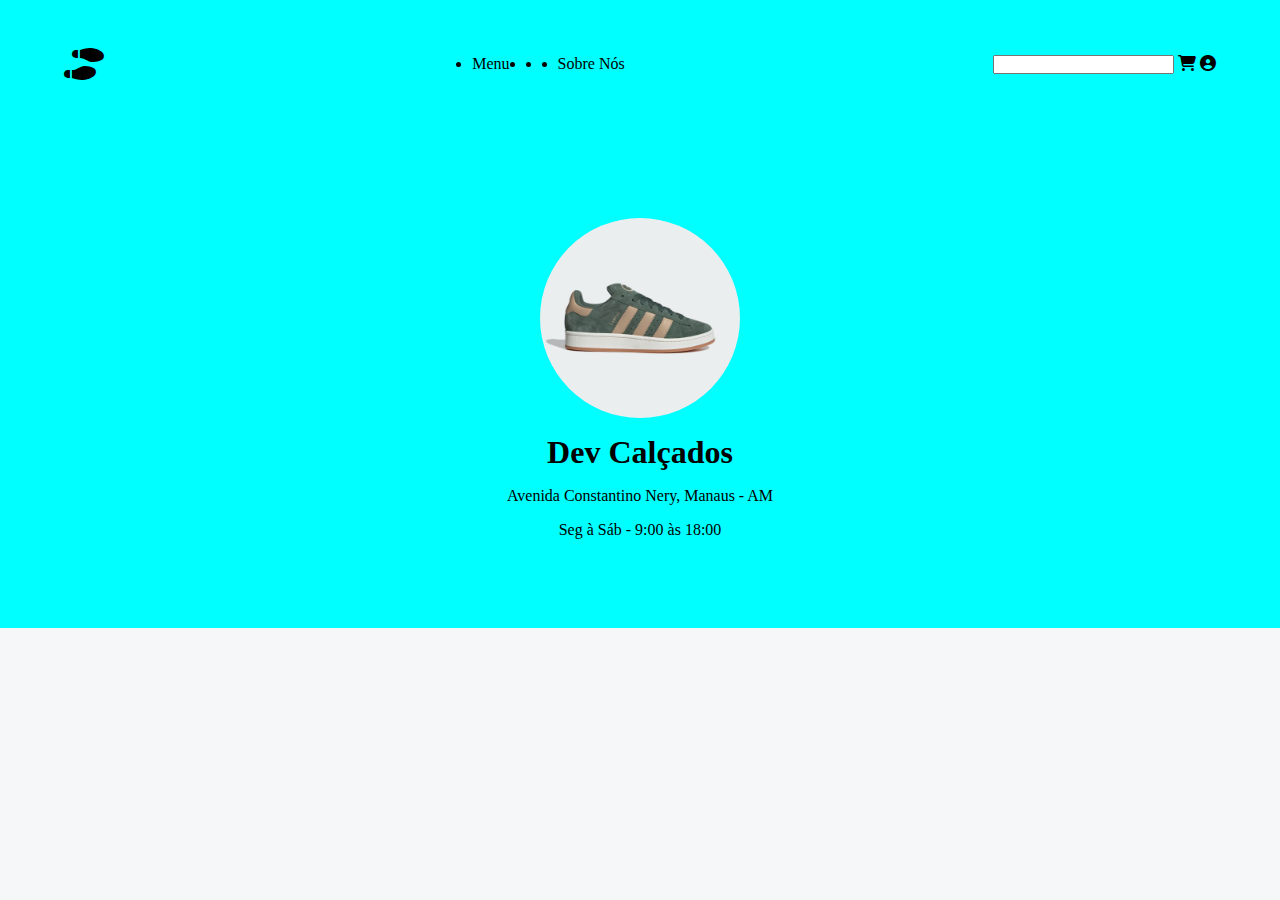
==== Calcados/index.html @ 0a30a7ae "mais adições" ====
<!DOCTYPE html>
<html lang="pt-br">
<head>
    <meta charset="UTF-8">
    <meta name="viewport" content="width=device-width, initial-scale=1.0">
    <title>Dev Calçados - Os melhores tênis</title>

    <link rel="stylesheet" href="https://cdnjs.cloudflare.com/ajax/libs/font-awesome/6.7.2/css/all.min.css" integrity="sha512-Evv84Mr4kqVGRNSgIGL/F/aIDqQb7xQ2vcrdIwxfjThSH8CSR7PBEakCr51Ck+w+/U6swU2Im1vVX0SVk9ABhg==" crossorigin="anonymous" referrerpolicy="no-referrer" />

    <link rel="stylesheet" href="src/styles/style.css">
    <link rel="stylesheet" href="src/styles/header.css">

</head>
<body>
    
    <header>
        <nav id="nav-header">
            <i id="logo" class="fa-solid fa-shoe-prints"></i>

            <ul id="nav-list">
                <li class="nav-item">Menu</li>
                <li class="nav-item"></li>
                <li class="nav-item"></li>
                <li class="nav-item">Sobre Nós</li>
            </ul>

            <div id="nav-search">
                <input type="search" id="input-search">

                <i class="fa-solid fa-cart-shopping icon-nav"></i>

                <i class="fa-solid fa-circle-user icon-nav"></i>
            </div>
        </nav>

        <section id="banner-header">
            <img src="src/assets/images/adidas-1.avif" alt="Imagem de Tênis">

            <h1>Dev Calçados</h1>

            <p>Avenida Constantino Nery, Manaus - AM</p>

            <span>Seg à Sáb - 9:00 às 18:00</span>
        </section>
    </header>

    <main>

    </main>

    <footer>

    </footer>
</body>
</html>
---- Calcados/src/styles/style.css ----
* {
    margin: 0;
    padding: 0;
    box-sizing: border-box;
}

html, body {
    width: 100vw;
    height: 100vh;
}

body {
    background-color: #f6f7f8;
}
---- Calcados/src/styles/header.css ----
header {
    background-color: aqua;
}

#nav-header {
    height: 100px;
    display: flex;
    align-items: center;
    justify-content: space-between;
    padding: 4rem;
}

#logo {
    font-size: 2rem;
}

#nav-list {
    display: flex;
    gap: 1rem;
}

#banner-header {
    height: 500px;
    display: flex;
    flex-direction: column;
    align-items: center;
    justify-content: center;
    gap: 1rem;
}

#banner-header > img {
    width: 200px;
    height: 200px;
    border-radius: 50%;
}
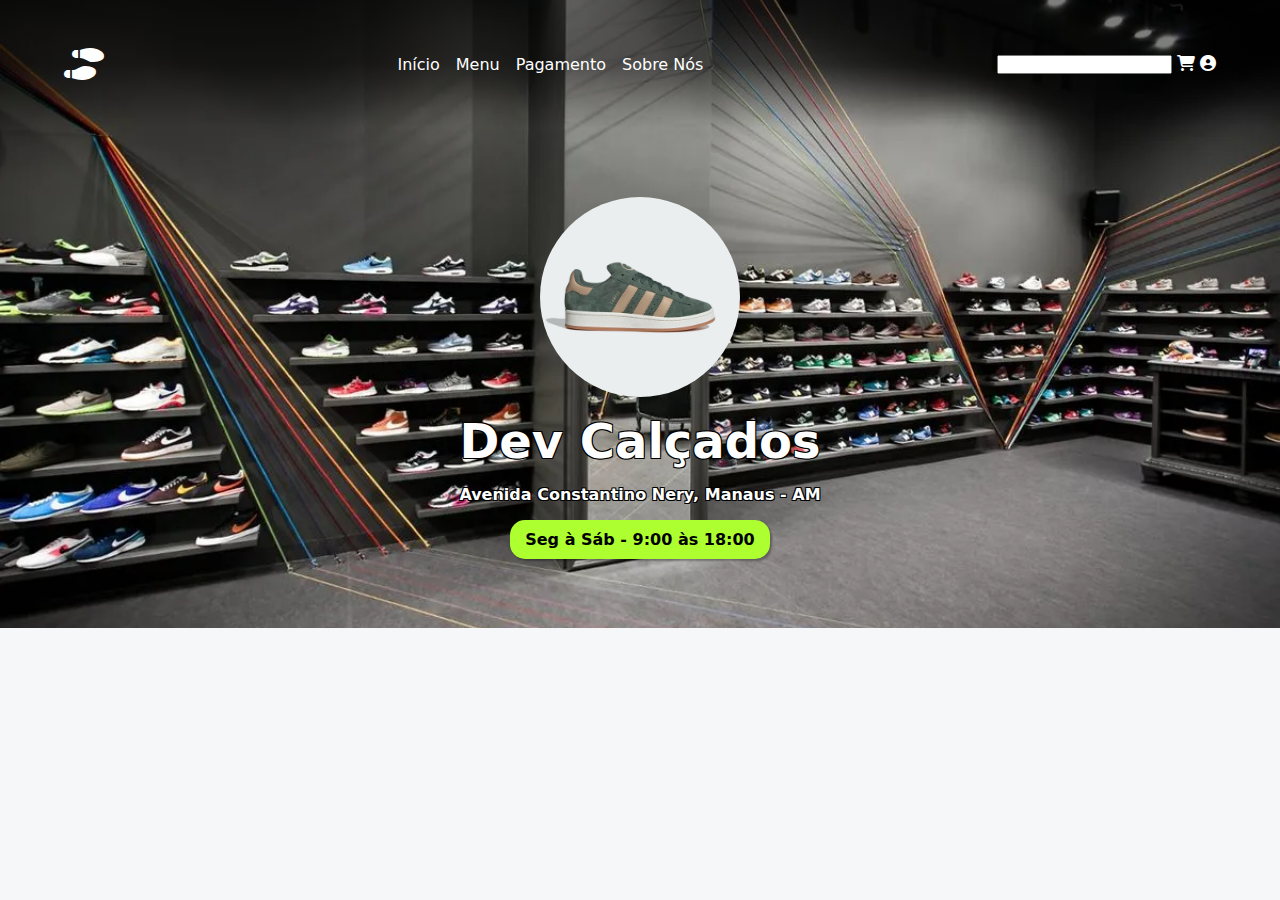
==== commit 60f0c4eb: "adição de conteudo" ====
--- a/Calcados/index.html
+++ b/Calcados/index.html
@@ -18,10 +18,18 @@
             <i id="logo" class="fa-solid fa-shoe-prints"></i>
 
             <ul id="nav-list">
-                <li class="nav-item">Menu</li>
-                <li class="nav-item"></li>
-                <li class="nav-item"></li>
-                <li class="nav-item">Sobre Nós</li>
+                <li class="nav-item">
+                    <a href="#">Início</a>
+                </li>
+                <li class="nav-item">
+                    <a href="#">Menu</a>
+                </li>
+                <li class="nav-item">
+                    <a href="#">Pagamento</a>
+                </li>
+                <li class="nav-item">
+                    <a href="#">Sobre Nós</a>
+                </li>
             </ul>
 
             <div id="nav-search">
@@ -36,11 +44,11 @@
         <section id="banner-header">
             <img src="src/assets/images/adidas-1.avif" alt="Imagem de Tênis">
 
-            <h1>Dev Calçados</h1>
+            <h1 id="title-header">Dev Calçados</h1>
 
-            <p>Avenida Constantino Nery, Manaus - AM</p>
+            <p id="content-header">Avenida Constantino Nery, Manaus - AM</p>
 
-            <span>Seg à Sáb - 9:00 às 18:00</span>
+            <span id="time">Seg à Sáb - 9:00 às 18:00</span>
         </section>
     </header>
 
--- a/Calcados/src/styles/style.css
+++ b/Calcados/src/styles/style.css
@@ -2,6 +2,7 @@
     margin: 0;
     padding: 0;
     box-sizing: border-box;
+    font-family: system-ui, -apple-system, BlinkMacSystemFont, 'Segoe UI', Roboto, Oxygen, Ubuntu, Cantarell, 'Open Sans', 'Helvetica Neue', sans-serif;
 }
 
 html, body {
--- a/Calcados/src/styles/header.css
+++ b/Calcados/src/styles/header.css
@@ -1,8 +1,11 @@
 header {
-    background-color: aqua;
+    background: rgb(0, 0, 0) url("../assets/images/background.webp") no-repeat center;
+    background-size: cover;
+    color: rgb(255, 255, 255);
 }
 
 #nav-header {
+    background-image: linear-gradient(to bottom, rgba(0, 0, 0, 0.5) 50%, transparent);
     height: 100px;
     display: flex;
     align-items: center;
@@ -17,7 +20,28 @@
 #nav-list {
     display: flex;
     gap: 1rem;
+    list-style: none;
 }
+
+.nav-item > a {
+    text-decoration: none;
+    color: rgb(255, 255, 255);
+    padding-bottom: 5px;
+    border-bottom: 1px solid transparent;
+}
+
+.nav-item > a:hover {
+    color: rgb(200, 200, 200);
+    border-bottom: 1px solid rgb(200, 200, 200);
+}
+
+
+
+
+
+
+
+
 
 #banner-header {
     height: 500px;
@@ -26,10 +50,31 @@
     align-items: center;
     justify-content: center;
     gap: 1rem;
+    font-weight: bold;
 }
 
 #banner-header > img {
     width: 200px;
     height: 200px;
     border-radius: 50%;
+}
+
+#title-header {
+    font-size: 3rem;
+}
+
+#title-header, #content-header {
+    text-shadow: 1px 1px 0 rgb(0, 0, 0), 
+                -1px -1px 0 rgb(0, 0, 0), 
+                -1px 1px 0 rgb(0, 0, 0), 
+                 1px -1px 0 rgb(0, 0, 0);
+}
+
+#time {
+    background-color: rgb(173, 255, 47);
+    color: rgb(0, 0, 0);
+    box-shadow: 2px 2px 2px rgba(0, 0, 0, 0.3);
+    padding: 10px 15px;
+    border-radius: 15px;
+    cursor: pointer;
 }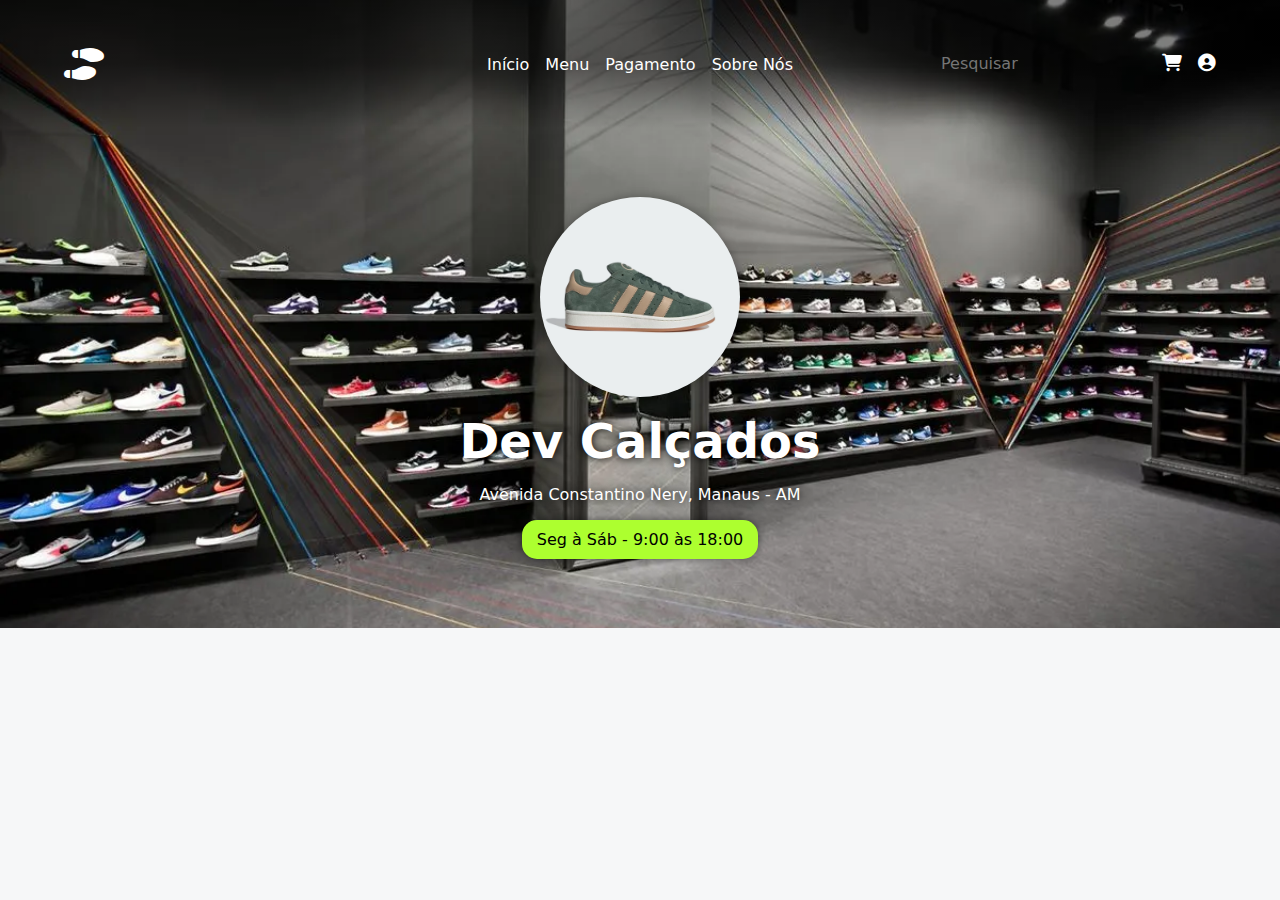
==== commit 1237a9d8: "atualização no header" ====
--- a/Calcados/index.html
+++ b/Calcados/index.html
@@ -15,9 +15,9 @@
     
     <header>
         <nav id="nav-header">
-            <i id="logo" class="fa-solid fa-shoe-prints"></i>
+            <i id="logo" class="fa-solid fa-shoe-prints fade-in"></i>
 
-            <ul id="nav-list">
+            <ul id="nav-list" class="fade-in">
                 <li class="nav-item">
                     <a href="#">Início</a>
                 </li>
@@ -32,16 +32,46 @@
                 </li>
             </ul>
 
-            <div id="nav-search">
-                <input type="search" id="input-search">
+            <div id="nav-search" class="fade-in">
+                <input type="search" id="input-search" placeholder="Pesquisar" maxlength="100" autocomplete="off">
+                    
+                <i class="fa-solid fa-cart-shopping icon-nav">
+                    <a href="#"></a>
+                </i>
 
-                <i class="fa-solid fa-cart-shopping icon-nav"></i>
+                <i class="fa-solid fa-circle-user icon-nav">
+                    <a href="#"></a>
+                </i>
+            </div>
 
-                <i class="fa-solid fa-circle-user icon-nav"></i>
-            </div>
+            <button id="mobile-button">
+                <i id="mobile-button-icon" class="fa-solid fa-bars icon-nav"></i>
+            </button>
+
+            <ul id="nav-list-mobile">
+                <li class="nav-item">
+                    <a href="#">Início</a>
+                </li>
+                <li class="nav-item">
+                    <a href="#">Menu</a>
+                </li>
+                <li class="nav-item">
+                    <a href="#">Pagamento</a>
+                </li>
+                <li class="nav-item">
+                    <a href="#">Sobre Nós</a>
+                </li>
+                <input type="search" id="input-search" placeholder="Pesquisar" maxlength="100" autocomplete="off">
+                <i class="fa-solid fa-cart-shopping icon-nav">
+                    <a href="#"></a>
+                </i>
+                <i class="fa-solid fa-circle-user icon-nav">
+                    <a href="#"></a>
+                </i>
+            </ul>
         </nav>
 
-        <section id="banner-header">
+        <section id="banner-header" class="fade-in">
             <img src="src/assets/images/adidas-1.avif" alt="Imagem de Tênis">
 
             <h1 id="title-header">Dev Calçados</h1>
@@ -59,5 +89,8 @@
     <footer>
 
     </footer>
+
+    <script src="src/scripts/animations.js"></script>
+    <script src="src/scripts/scritp.js"></script>
 </body>
 </html>--- a/Calcados/src/styles/style.css
+++ b/Calcados/src/styles/style.css
@@ -8,8 +8,14 @@
 html, body {
     width: 100vw;
     height: 100vh;
+    overflow-x: hidden;
 }
 
 body {
     background-color: #f6f7f8;
+}
+
+button {
+    background-color: transparent;
+    border: none;
 }--- a/Calcados/src/styles/header.css
+++ b/Calcados/src/styles/header.css
@@ -4,44 +4,94 @@
     color: rgb(255, 255, 255);
 }
 
+.fade-in {
+    opacity: 0;
+    transform: translateY(20px);
+    transition: all .5s ease-out;
+}
+
+.visible {
+    opacity: 1;
+    transform: translateY(0px);
+}
+
 #nav-header {
     background-image: linear-gradient(to bottom, rgba(0, 0, 0, 0.5) 50%, transparent);
-    height: 100px;
+    height: 7rem;
     display: flex;
     align-items: center;
-    justify-content: space-between;
+    justify-content: center;
     padding: 4rem;
 }
 
 #logo {
+    width: 25%;
     font-size: 2rem;
 }
 
 #nav-list {
+    width: 50%;
     display: flex;
+    justify-content: center;
     gap: 1rem;
     list-style: none;
 }
 
-.nav-item > a {
+.nav-item>a {
     text-decoration: none;
+    font-weight: 500;
     color: rgb(255, 255, 255);
     padding-bottom: 5px;
-    border-bottom: 1px solid transparent;
+    border-bottom: 2px solid transparent;
 }
 
-.nav-item > a:hover {
+.nav-item>a:hover {
     color: rgb(200, 200, 200);
-    border-bottom: 1px solid rgb(200, 200, 200);
+    border-bottom: 2px solid rgb(200, 200, 200);
 }
 
+#nav-search {
+    width: 25%;
+    display: flex;
+    justify-content: end;
+    gap: 1rem;
+}
 
+#input-search {
+    background-color: transparent;
+    font-weight: 500;
+    color: rgb(255, 255, 255);
+    padding: 5px;
+    border: none;
+    border-bottom: 2px solid transparent;
+    font-size: 1rem;
+}
 
+#input-search:hover,
+#input-search:focus {
+    color: rgb(200, 200, 200);
+    border-bottom: 2px solid rgb(200, 200, 200);
+    cursor: pointer;
+}
 
+#input-search:focus {
+    outline: none;
+}
 
+.icon-nav {
+    font-size: 1.1rem;
+    padding: 5px 0px;
+    cursor: pointer;
+}
 
+.icon-nav:hover {
+    color: rgb(200, 200, 200);
+}
 
-
+#mobile-button,
+#nav-list-mobile {
+    display: none;
+}
 
 #banner-header {
     height: 500px;
@@ -50,31 +100,83 @@
     align-items: center;
     justify-content: center;
     gap: 1rem;
-    font-weight: bold;
+    font-weight: 500;
 }
 
-#banner-header > img {
+#banner-header>img {
     width: 200px;
     height: 200px;
     border-radius: 50%;
+    box-shadow: 0px 0px 10px rgba(0, 0, 0, 0.3);
 }
 
 #title-header {
     font-size: 3rem;
 }
 
-#title-header, #content-header {
-    text-shadow: 1px 1px 0 rgb(0, 0, 0), 
-                -1px -1px 0 rgb(0, 0, 0), 
-                -1px 1px 0 rgb(0, 0, 0), 
-                 1px -1px 0 rgb(0, 0, 0);
+#title-header,
+#content-header {
+    text-shadow: 0px 0px 10px rgb(0, 0, 0);
 }
 
 #time {
     background-color: rgb(173, 255, 47);
     color: rgb(0, 0, 0);
-    box-shadow: 2px 2px 2px rgba(0, 0, 0, 0.3);
+    box-shadow: 0px 0px 10px rgba(0, 0, 0, 0.5);
     padding: 10px 15px;
     border-radius: 15px;
     cursor: pointer;
+}
+
+@media screen and (max-width: 1170px) {
+
+    #nav-list,
+    #nav-search {
+        display: none;
+    }
+
+    #nav-header {
+        background-color: rgba(0, 0, 0, 0.5);
+        position: relative;
+        justify-content: space-between;
+    }
+
+    #mobile-button {
+        display: flex;
+        align-items: center;
+        color: rgb(255, 255, 255);
+        width: 20px;
+        height: 23px;
+        cursor: pointer;
+    }
+
+    #mobile-button-icon {
+        pointer-events: none;
+    }
+
+    #nav-list-mobile {
+        display: flex;
+        flex-direction: column;
+        align-items: center;
+        gap: 1rem;
+        position: absolute;
+        right: 0;
+        top: 8rem;
+        background-color: rgb(0, 0, 0, 0.5);
+        padding: 20px 0;
+        list-style: none;
+        z-index: 1;
+        opacity: 0;
+        transform: translateX(400px);
+        transition: all .5s ease;
+    }
+
+    .visible-mobile {
+        opacity: 1;
+        transform: translateX(0);
+    }
+
+    #nav-list-mobile input {
+        margin: 0 20px;
+    }
 }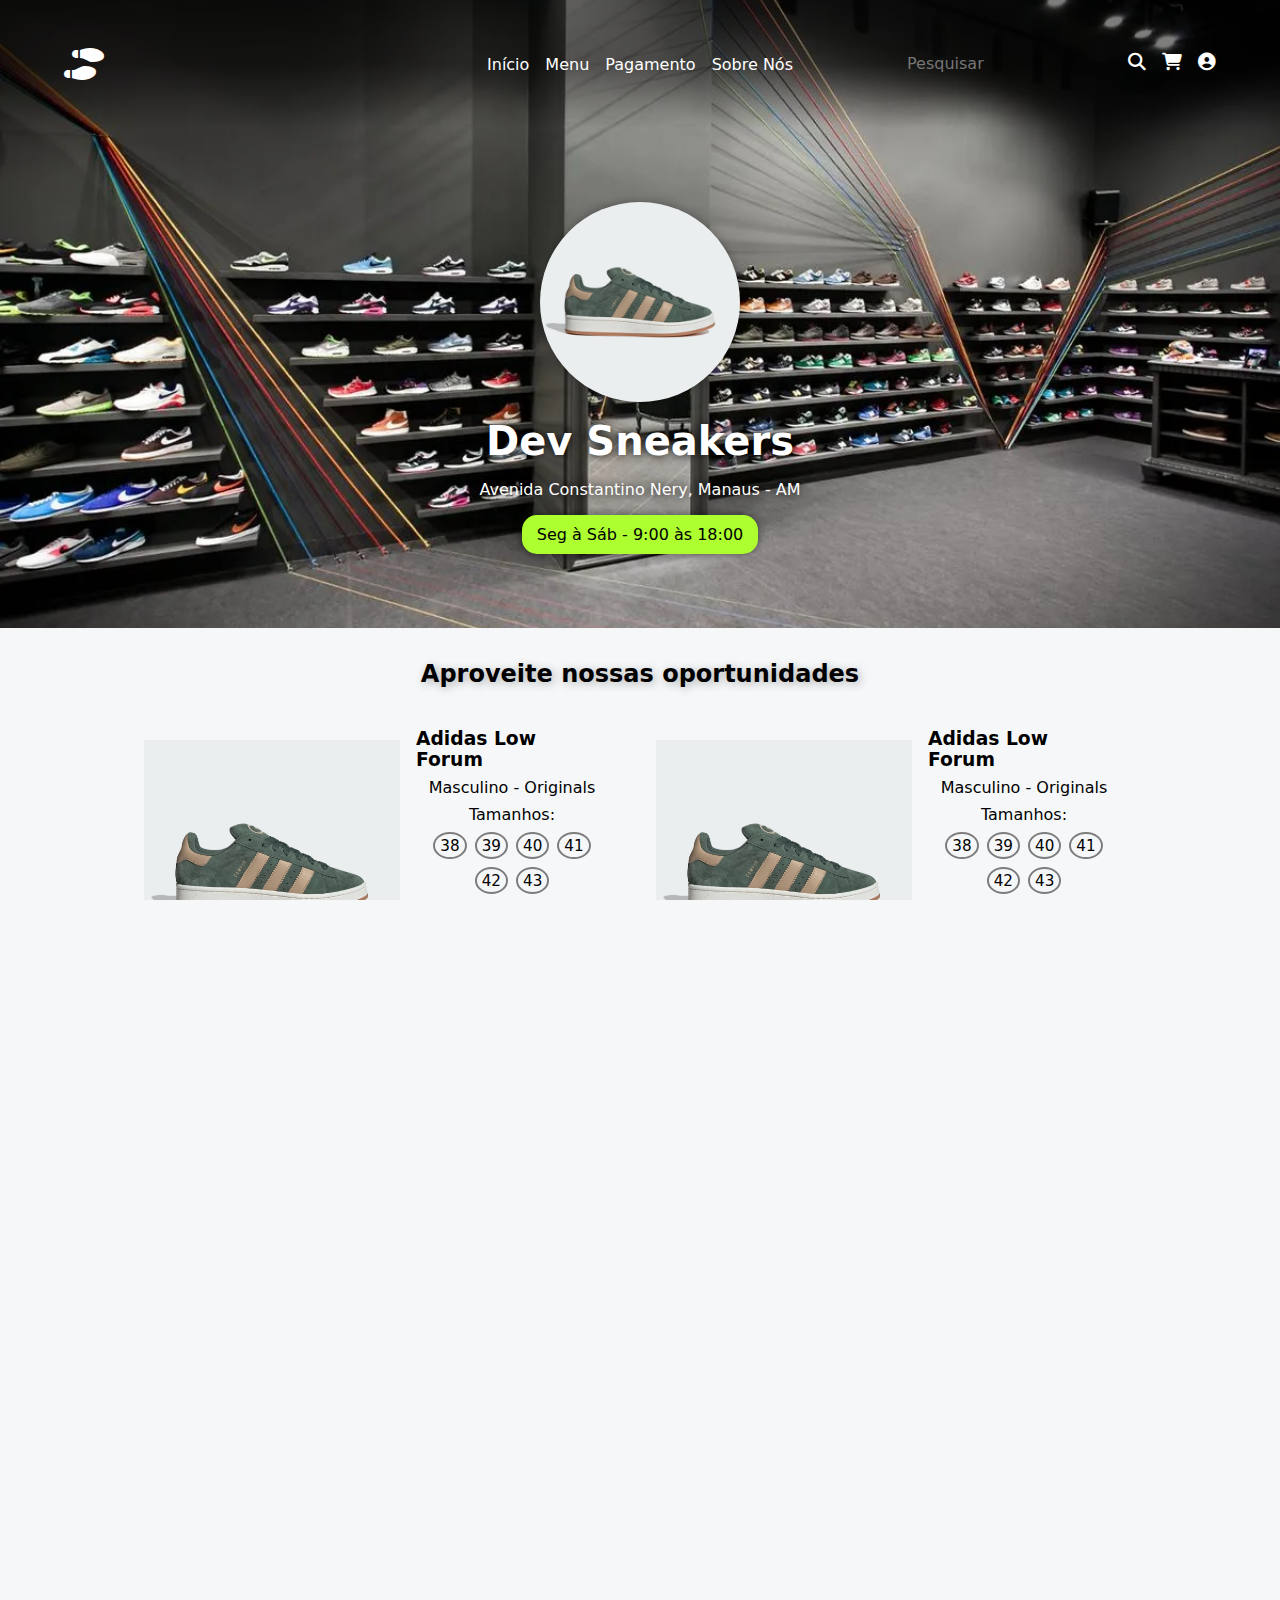
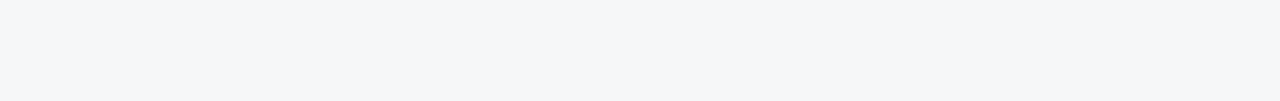
==== commit 52f7a6b7: "criação do menu de produtos e correções simples globais" ====
--- a/Calcados/index.html
+++ b/Calcados/index.html
@@ -3,78 +3,62 @@
 <head>
     <meta charset="UTF-8">
     <meta name="viewport" content="width=device-width, initial-scale=1.0">
-    <title>Dev Calçados - Os melhores tênis</title>
-
-    <link rel="stylesheet" href="https://cdnjs.cloudflare.com/ajax/libs/font-awesome/6.7.2/css/all.min.css" integrity="sha512-Evv84Mr4kqVGRNSgIGL/F/aIDqQb7xQ2vcrdIwxfjThSH8CSR7PBEakCr51Ck+w+/U6swU2Im1vVX0SVk9ABhg==" crossorigin="anonymous" referrerpolicy="no-referrer" />
+    <title>Dev Sneakers - Os melhores tênis</title>
+
+    <link rel="stylesheet" href="https://cdnjs.cloudflare.com/ajax/libs/font-awesome/6.7.2/css/all.min.css"
+        integrity="sha512-Evv84Mr4kqVGRNSgIGL/F/aIDqQb7xQ2vcrdIwxfjThSH8CSR7PBEakCr51Ck+w+/U6swU2Im1vVX0SVk9ABhg=="
+        crossorigin="anonymous" referrerpolicy="no-referrer" />
 
     <link rel="stylesheet" href="src/styles/style.css">
     <link rel="stylesheet" href="src/styles/header.css">
+    <link rel="stylesheet" href="src/styles/menu.css">
 
 </head>
 <body>
-    
+
     <header>
         <nav id="nav-header">
             <i id="logo" class="fa-solid fa-shoe-prints fade-in"></i>
 
             <ul id="nav-list" class="fade-in">
-                <li class="nav-item">
-                    <a href="#">Início</a>
-                </li>
-                <li class="nav-item">
-                    <a href="#">Menu</a>
-                </li>
-                <li class="nav-item">
-                    <a href="#">Pagamento</a>
-                </li>
-                <li class="nav-item">
-                    <a href="#">Sobre Nós</a>
-                </li>
+                <li class="nav-item"><a href="#nav-header">Início</a></li>
+                <li class="nav-item"><a href="#">Menu</a></li>
+                <li class="nav-item"><a href="#">Pagamento</a></li>
+                <li class="nav-item"><a href="#">Sobre Nós</a></li>
             </ul>
 
             <div id="nav-search" class="fade-in">
-                <input type="search" id="input-search" placeholder="Pesquisar" maxlength="100" autocomplete="off">
-                    
-                <i class="fa-solid fa-cart-shopping icon-nav">
-                    <a href="#"></a>
-                </i>
-
-                <i class="fa-solid fa-circle-user icon-nav">
-                    <a href="#"></a>
-                </i>
-            </div>
-
-            <button id="mobile-button">
+                <input type="search" id="search-desktop" class="input-search" placeholder="Pesquisar" maxlength="100" autocomplete="off">
+
+                <button class="search-button"><i class="fa-solid fa-magnifying-glass icon-nav"></i></button>
+
+                <a href="#"><i class="fa-solid fa-cart-shopping icon-nav"></i></a>
+                <a href="#"><i class="fa-solid fa-circle-user icon-nav"></i></a>
+            </div>
+
+            <button id="mobile-button" class="fade-in">
                 <i id="mobile-button-icon" class="fa-solid fa-bars icon-nav"></i>
             </button>
 
             <ul id="nav-list-mobile">
-                <li class="nav-item">
-                    <a href="#">Início</a>
-                </li>
-                <li class="nav-item">
-                    <a href="#">Menu</a>
-                </li>
-                <li class="nav-item">
-                    <a href="#">Pagamento</a>
-                </li>
-                <li class="nav-item">
-                    <a href="#">Sobre Nós</a>
-                </li>
-                <input type="search" id="input-search" placeholder="Pesquisar" maxlength="100" autocomplete="off">
-                <i class="fa-solid fa-cart-shopping icon-nav">
-                    <a href="#"></a>
-                </i>
-                <i class="fa-solid fa-circle-user icon-nav">
-                    <a href="#"></a>
-                </i>
+                <li class="nav-item"><a href="#">Início</a></li>
+                <li class="nav-item"><a href="#">Menu</a></li>
+                <li class="nav-item"><a href="#">Pagamento</a></li>
+                <li class="nav-item"><a href="#">Sobre Nós</a></li>
+
+                <input type="search" id="search-mobile" class="input-search" placeholder="Pesquisar" maxlength="100" autocomplete="off">
+
+                <button class="search-button"><i class="fa-solid fa-magnifying-glass icon-nav"></i></button>
+
+                <a href="#"><i class="fa-solid fa-cart-shopping icon-nav"></i></a>
+                <a href="#"><i class="fa-solid fa-circle-user icon-nav"></i></a>
             </ul>
         </nav>
 
         <section id="banner-header" class="fade-in">
-            <img src="src/assets/images/adidas-1.avif" alt="Imagem de Tênis">
-
-            <h1 id="title-header">Dev Calçados</h1>
+            <img src="src/assets/images/adidas-1.avif" alt="Imagem de Tênis Adidas">
+
+            <h1 id="title-header">Dev Sneakers</h1>
 
             <p id="content-header">Avenida Constantino Nery, Manaus - AM</p>
 
@@ -82,7 +66,210 @@
         </section>
     </header>
 
-    <main>
+    <main class="fade-in">
+        <h2 id="subtitle-main">Aproveite nossas oportunidades</h2>
+
+        <section id="menu">
+
+            <div class="menu-item">
+                <img src="src/assets/images/adidas-1.avif" alt="Tênis Adidas 1">
+
+                <div class="information-menu-item">
+                    <h3>Adidas Low Forum</h3>
+
+                    <p class="description">Masculino - Originals</p>
+
+                    <p class="title-size">Tamanhos: </p>
+                    <ul class="menu-size">
+                        <li class="menu-size-item">38</li>
+                        <li class="menu-size-item">39</li>
+                        <li class="menu-size-item">40</li>
+                        <li class="menu-size-item">41</li>
+                        <li class="menu-size-item">42</li>
+                        <li class="menu-size-item">43</li>
+                    </ul>
+
+                    <p class="title-colors">Cores: </p>
+                    <ul class="menu-colors">
+                        <li class="menu-colors-item" id="blue"></li>
+                        <li class="menu-colors-item" id="black"></li>
+                        <li class="menu-colors-item" id="white"></li>
+                        <li class="menu-colors-item" id="beige"></li>
+                    </ul>
+
+                    <div class="buy">
+                        <span>R$499,99</span>
+                        <a href="#"><i class="fa-solid fa-cart-plus"></i></a>
+                    </div>
+                </div>
+            </div>
+
+            <div class="menu-item">
+                <img src="src/assets/images/adidas-1.avif" alt="Tênis Adidas 1">
+
+                <div class="information-menu-item">
+                    <h3>Adidas Low Forum</h3>
+
+                    <p class="description">Masculino - Originals</p>
+
+                    <p class="title-size">Tamanhos: </p>
+                    <ul class="menu-size">
+                        <li class="menu-size-item">38</li>
+                        <li class="menu-size-item">39</li>
+                        <li class="menu-size-item">40</li>
+                        <li class="menu-size-item">41</li>
+                        <li class="menu-size-item">42</li>
+                        <li class="menu-size-item">43</li>
+                    </ul>
+
+                    <p class="title-colors">Cores: </p>
+                    <ul class="menu-colors">
+                        <li class="menu-colors-item" id="blue"></li>
+                        <li class="menu-colors-item" id="black"></li>
+                        <li class="menu-colors-item" id="white"></li>
+                        <li class="menu-colors-item" id="beige"></li>
+                    </ul>
+
+                    <div class="buy">
+                        <span>R$499,99</span>
+                        <a href="#"><i class="fa-solid fa-cart-plus"></i></a>
+                    </div>
+                </div>
+            </div>
+
+            <div class="menu-item">
+                <img src="src/assets/images/adidas-1.avif" alt="Tênis Adidas 1">
+
+                <div class="information-menu-item">
+                    <h3>Adidas Low Forum</h3>
+
+                    <p class="description">Masculino - Originals</p>
+
+                    <p class="title-size">Tamanhos: </p>
+                    <ul class="menu-size">
+                        <li class="menu-size-item">38</li>
+                        <li class="menu-size-item">39</li>
+                        <li class="menu-size-item">40</li>
+                        <li class="menu-size-item">41</li>
+                        <li class="menu-size-item">42</li>
+                        <li class="menu-size-item">43</li>
+                    </ul>
+
+                    <p class="title-colors">Cores: </p>
+                    <ul class="menu-colors">
+                        <li class="menu-colors-item" id="blue"></li>
+                        <li class="menu-colors-item" id="black"></li>
+                        <li class="menu-colors-item" id="white"></li>
+                        <li class="menu-colors-item" id="beige"></li>
+                    </ul>
+
+                    <div class="buy">
+                        <span>R$499,99</span>
+                        <a href="#"><i class="fa-solid fa-cart-plus"></i></a>
+                    </div>
+                </div>
+            </div>
+
+            <div class="menu-item">
+                <img src="src/assets/images/adidas-1.avif" alt="Tênis Adidas 1">
+
+                <div class="information-menu-item">
+                    <h3>Adidas Low Forum</h3>
+
+                    <p class="description">Masculino - Originals</p>
+
+                    <p class="title-size">Tamanhos: </p>
+                    <ul class="menu-size">
+                        <li class="menu-size-item">38</li>
+                        <li class="menu-size-item">39</li>
+                        <li class="menu-size-item">40</li>
+                        <li class="menu-size-item">41</li>
+                        <li class="menu-size-item">42</li>
+                        <li class="menu-size-item">43</li>
+                    </ul>
+
+                    <p class="title-colors">Cores: </p>
+                    <ul class="menu-colors">
+                        <li class="menu-colors-item" id="blue"></li>
+                        <li class="menu-colors-item" id="black"></li>
+                        <li class="menu-colors-item" id="white"></li>
+                        <li class="menu-colors-item" id="beige"></li>
+                    </ul>
+
+                    <div class="buy">
+                        <span>R$499,99</span>
+                        <a href="#"><i class="fa-solid fa-cart-plus"></i></a>
+                    </div>
+                </div>
+            </div>
+
+            <div class="menu-item">
+                <img src="src/assets/images/adidas-1.avif" alt="Tênis Adidas 1">
+
+                <div class="information-menu-item">
+                    <h3>Adidas Low Forum</h3>
+
+                    <p class="description">Masculino - Originals</p>
+
+                    <p class="title-size">Tamanhos: </p>
+                    <ul class="menu-size">
+                        <li class="menu-size-item">38</li>
+                        <li class="menu-size-item">39</li>
+                        <li class="menu-size-item">40</li>
+                        <li class="menu-size-item">41</li>
+                        <li class="menu-size-item">42</li>
+                        <li class="menu-size-item">43</li>
+                    </ul>
+
+                    <p class="title-colors">Cores: </p>
+                    <ul class="menu-colors">
+                        <li class="menu-colors-item" id="blue"></li>
+                        <li class="menu-colors-item" id="black"></li>
+                        <li class="menu-colors-item" id="white"></li>
+                        <li class="menu-colors-item" id="beige"></li>
+                    </ul>
+
+                    <div class="buy">
+                        <span>R$499,99</span>
+                        <a href="#"><i class="fa-solid fa-cart-plus"></i></a>
+                    </div>
+                </div>
+            </div>
+
+            <div class="menu-item">
+                <img src="src/assets/images/adidas-1.avif" alt="Tênis Adidas 1">
+
+                <div class="information-menu-item">
+                    <h3>Adidas Low Forum</h3>
+
+                    <p class="description">Masculino - Originals</p>
+
+                    <p class="title-size">Tamanhos: </p>
+                    <ul class="menu-size">
+                        <li class="menu-size-item">38</li>
+                        <li class="menu-size-item">39</li>
+                        <li class="menu-size-item">40</li>
+                        <li class="menu-size-item">41</li>
+                        <li class="menu-size-item">42</li>
+                        <li class="menu-size-item">43</li>
+                    </ul>
+
+                    <p class="title-colors">Cores: </p>
+                    <ul class="menu-colors">
+                        <li class="menu-colors-item" id="blue"></li>
+                        <li class="menu-colors-item" id="black"></li>
+                        <li class="menu-colors-item" id="white"></li>
+                        <li class="menu-colors-item" id="beige"></li>
+                    </ul>
+
+                    <div class="buy">
+                        <span>R$499,99</span>
+                        <a href="#"><i class="fa-solid fa-cart-plus"></i></a>
+                    </div>
+                </div>
+            </div>
+
+        </section>
 
     </main>
 
@@ -91,6 +278,6 @@
     </footer>
 
     <script src="src/scripts/animations.js"></script>
-    <script src="src/scripts/scritp.js"></script>
+    <script src="src/scripts/script.js"></script>
 </body>
 </html>--- a/Calcados/src/styles/style.css
+++ b/Calcados/src/styles/style.css
@@ -8,14 +8,28 @@
 html, body {
     width: 100vw;
     height: 100vh;
+    background-color: rgb(246, 247, 248);
     overflow-x: hidden;
-}
-
-body {
-    background-color: #f6f7f8;
 }
 
 button {
     background-color: transparent;
     border: none;
+}
+
+input:focus {
+    outline: none;
+}
+
+/* ANIMATION */
+
+.fade-in {
+    opacity: 0;
+    transform: translateY(20px);
+    transition: all .5s ease-out;
+}
+
+.visible {
+    opacity: 1;
+    transform: translateY(0px);
 }--- a/Calcados/src/styles/header.css
+++ b/Calcados/src/styles/header.css
@@ -1,19 +1,15 @@
+/* HEADER */
+
+
 header {
     background: rgb(0, 0, 0) url("../assets/images/background.webp") no-repeat center;
     background-size: cover;
     color: rgb(255, 255, 255);
 }
 
-.fade-in {
-    opacity: 0;
-    transform: translateY(20px);
-    transition: all .5s ease-out;
-}
-
-.visible {
-    opacity: 1;
-    transform: translateY(0px);
-}
+
+/* NAV */
+
 
 #nav-header {
     background-image: linear-gradient(to bottom, rgba(0, 0, 0, 0.5) 50%, transparent);
@@ -37,7 +33,7 @@
     list-style: none;
 }
 
-.nav-item>a {
+.nav-item a {
     text-decoration: none;
     font-weight: 500;
     color: rgb(255, 255, 255);
@@ -45,11 +41,15 @@
     border-bottom: 2px solid transparent;
 }
 
-.nav-item>a:hover {
+.nav-item a:hover {
     color: rgb(200, 200, 200);
     border-bottom: 2px solid rgb(200, 200, 200);
 }
 
+
+/* SEARCH */
+
+
 #nav-search {
     width: 25%;
     display: flex;
@@ -57,7 +57,11 @@
     gap: 1rem;
 }
 
-#input-search {
+#nav-search a {
+    color: rgb(255, 255, 255);
+}
+
+.input-search {
     background-color: transparent;
     font-weight: 500;
     color: rgb(255, 255, 255);
@@ -67,15 +71,17 @@
     font-size: 1rem;
 }
 
-#input-search:hover,
-#input-search:focus {
+.input-search:hover,
+.input-search:focus {
     color: rgb(200, 200, 200);
     border-bottom: 2px solid rgb(200, 200, 200);
     cursor: pointer;
 }
 
-#input-search:focus {
-    outline: none;
+.search-button {
+    color: rgb(255, 255, 255);
+    padding-bottom: 5px;
+    cursor: pointer;
 }
 
 .icon-nav {
@@ -88,10 +94,18 @@
     color: rgb(200, 200, 200);
 }
 
-#mobile-button,
+
+/* MOBILE */
+
+
+#mobile-button, 
 #nav-list-mobile {
     display: none;
 }
+
+
+/* BANNER */
+
 
 #banner-header {
     height: 500px;
@@ -111,7 +125,7 @@
 }
 
 #title-header {
-    font-size: 3rem;
+    font-size: 2.5rem;
 }
 
 #title-header,
@@ -128,15 +142,18 @@
     cursor: pointer;
 }
 
-@media screen and (max-width: 1170px) {
-
+
+/* MEDIA QUERIES */
+
+
+@media screen and (max-width: 1170px) {    
     #nav-list,
     #nav-search {
         display: none;
     }
 
     #nav-header {
-        background-color: rgba(0, 0, 0, 0.5);
+        background-image: linear-gradient(to bottom, rgba(0, 0, 0, 0.5), rgba(0, 0, 0, 0.5));
         position: relative;
         justify-content: space-between;
     }
@@ -155,28 +172,36 @@
     }
 
     #nav-list-mobile {
+        position: absolute;
+        right: 0;
+        top: 8rem;
         display: flex;
         flex-direction: column;
         align-items: center;
         gap: 1rem;
-        position: absolute;
-        right: 0;
-        top: 8rem;
         background-color: rgb(0, 0, 0, 0.5);
         padding: 20px 0;
         list-style: none;
         z-index: 1;
         opacity: 0;
-        transform: translateX(400px);
+        transform: translateX(300px);
         transition: all .5s ease;
     }
 
-    .visible-mobile {
+    #nav-list-mobile.visible-mobile {
         opacity: 1;
-        transform: translateX(0);
+        transform: translateX(0px);
     }
 
     #nav-list-mobile input {
         margin: 0 20px;
     }
+
+    #nav-list-mobile a {
+        color: rgb(255, 255, 255);
+    }
+
+    .search-button {
+        padding-bottom: 0;
+    }
 }--- a/Calcados/src/styles/menu.css
+++ b/Calcados/src/styles/menu.css
@@ -0,0 +1,137 @@
+main {
+    max-width: 1200px;
+    margin: 2rem auto;
+}
+
+#subtitle-main {
+    text-align: center;
+    text-shadow: 2px 2px 10px rgba(0, 0, 0, 0.3);
+}
+
+#menu {
+    margin: 2rem;
+    display: flex;
+    flex-direction: row;
+    align-items: center;
+    justify-content: center;
+    flex-wrap: wrap;
+    gap: 2rem;
+}
+
+.menu-item {
+    max-width: 30rem;
+    display: flex;
+    align-items: center;
+    justify-content: space-between;
+}
+
+.menu-item img {
+    width: 16rem;
+    height: 16rem;
+}
+
+.information-menu-item {
+    display: flex;
+    flex-direction: column;
+    align-items: center;
+    gap: .5rem;
+    margin: .5rem 1rem;
+}
+
+.information-menu-item ul {
+    list-style: none;
+    display: flex;
+    align-items: center;
+    justify-content: center;
+    gap: .5rem;
+}
+
+.title-size, .title-colors {
+    font-weight: 500;
+}
+
+.menu-size {
+    flex-wrap: wrap;
+}
+
+.menu-size-item {
+    background-color: rgb(246, 247, 248);
+    padding: 2.5px 5px;
+    border-radius: 50%;
+    border: 2px solid rgb(125, 125, 125);
+    cursor: pointer;
+    font-size: 0.95rem;
+}
+
+.menu-size-item:hover {
+    background-color: rgb(213, 213, 213);
+    transform: scale(1.1);
+}
+
+.menu-colors {
+    flex-wrap: wrap;
+}
+
+.menu-colors-item {
+    width: 29px;
+    height: 29px;
+    padding: 5px;
+    border-radius: 50%;
+    border: 2px solid rgb(125, 125, 125);
+    cursor: pointer;
+}
+
+#blue {background-color: dodgerblue;}
+#black {background-color: black;}
+#white {background-color: white;}
+#beige {background-color: rgb(213, 186, 152);}
+
+.menu-colors-item:hover {
+    transform: scale(1.1);
+}
+
+.buy {
+    width: 80%;
+    display: flex;
+    align-items: center;
+    justify-content: center;
+    gap: 1rem;
+    font-size: 1.2rem;
+    margin-top: .5rem;
+}
+
+.buy a {
+    background-color: rgb(173, 255, 47);
+    color: rgb(0, 0, 0);
+    padding: 5px 15px;
+    border-radius: 15px;
+}
+
+.buy a:hover {
+    color: rgb(125, 125, 125);
+    transform: scale(1.1);
+}
+
+.buy span {
+    font-weight: bold;
+    border-bottom: 2.5px solid transparent;
+    cursor: pointer;
+}
+
+.buy span:hover {
+    font-weight: bold;
+    border-bottom: 2.5px solid rgb(0, 0, 0);
+}
+
+@media screen and (max-width: 1100px) {
+    .menu {
+        flex-direction: column;
+
+    }
+}
+
+@media screen and (max-width: 600px) {
+    .menu-item {
+        flex-direction: column;
+    }
+}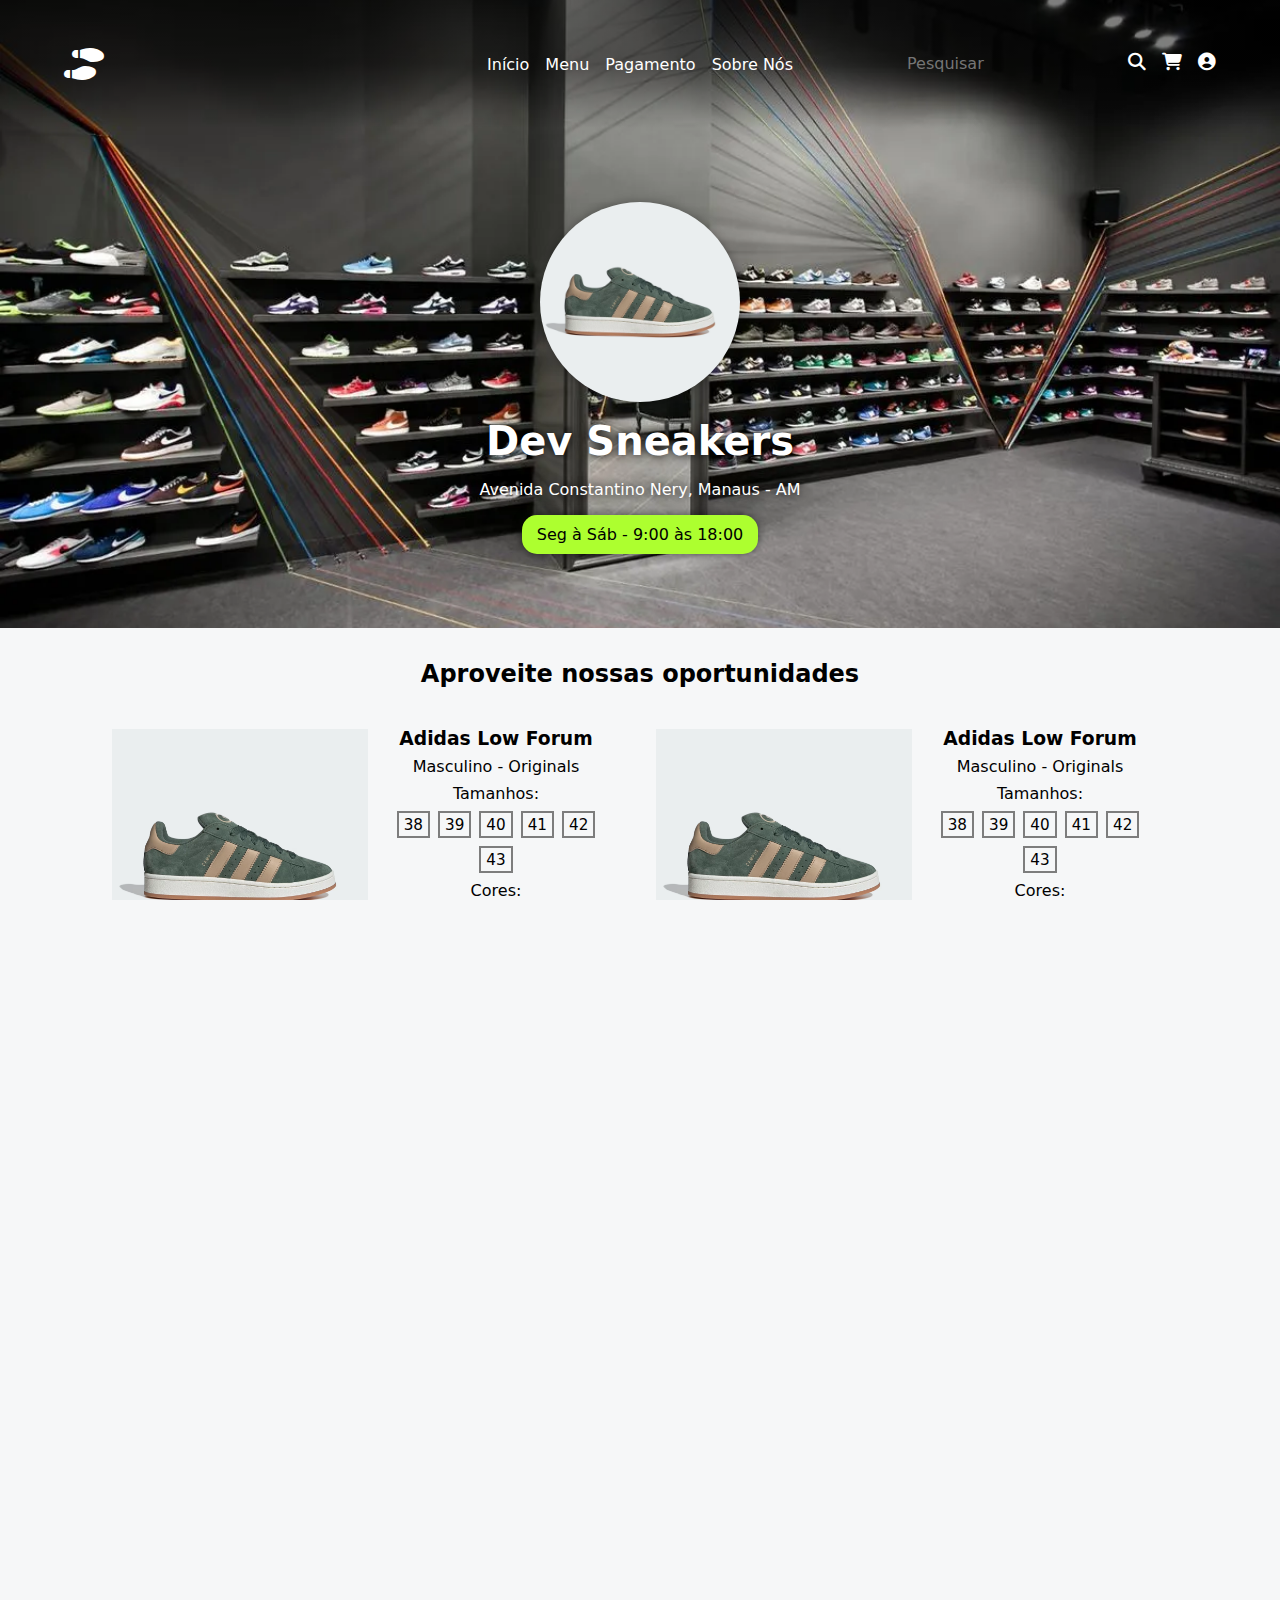
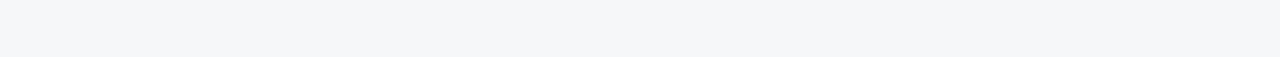
==== commit 72366feb: "ajuste globais" ====
--- a/Calcados/index.html
+++ b/Calcados/index.html
@@ -18,7 +18,7 @@
 
     <header>
         <nav id="nav-header">
-            <i id="logo" class="fa-solid fa-shoe-prints fade-in"></i>
+            <i id="logo" class="fa-solid fa-shoe-prints fade-in" aria-label="Logo Dev Sneakers"></i>
 
             <ul id="nav-list" class="fade-in">
                 <li class="nav-item"><a href="#nav-header">Início</a></li>
@@ -30,13 +30,13 @@
             <div id="nav-search" class="fade-in">
                 <input type="search" id="search-desktop" class="input-search" placeholder="Pesquisar" maxlength="100" autocomplete="off">
 
-                <button class="search-button"><i class="fa-solid fa-magnifying-glass icon-nav"></i></button>
-
-                <a href="#"><i class="fa-solid fa-cart-shopping icon-nav"></i></a>
-                <a href="#"><i class="fa-solid fa-circle-user icon-nav"></i></a>
-            </div>
-
-            <button id="mobile-button" class="fade-in">
+                <button class="search-button" aria-label="Buscar"><i class="fa-solid fa-magnifying-glass icon-nav"></i></button>
+
+                <a href="#" aria-label="Carrinho de compras"><i class="fa-solid fa-cart-shopping icon-nav"></i></a>
+                <a href="#" aria-label="Perfil de usuário"><i class="fa-solid fa-circle-user icon-nav"></i></a>
+            </div>
+
+            <button id="mobile-button" class="fade-in" aria-label="Abrir menu">
                 <i id="mobile-button-icon" class="fa-solid fa-bars icon-nav"></i>
             </button>
 
@@ -48,7 +48,7 @@
 
                 <input type="search" id="search-mobile" class="input-search" placeholder="Pesquisar" maxlength="100" autocomplete="off">
 
-                <button class="search-button"><i class="fa-solid fa-magnifying-glass icon-nav"></i></button>
+                <button class="search-button" aria-label="Buscar"><i class="fa-solid fa-magnifying-glass icon-nav"></i></button>
 
                 <a href="#"><i class="fa-solid fa-cart-shopping icon-nav"></i></a>
                 <a href="#"><i class="fa-solid fa-circle-user icon-nav"></i></a>
@@ -274,7 +274,7 @@
     </main>
 
     <footer>
-
+        <p>&copy; 2025 Dev Sneakers - Todos os direitos reservados.</p>
     </footer>
 
     <script src="src/scripts/animations.js"></script>
--- a/Calcados/src/styles/style.css
+++ b/Calcados/src/styles/style.css
@@ -21,6 +21,15 @@
     outline: none;
 }
 
+main {
+    max-width: 1200px;
+    margin: 2rem auto;
+}
+
+#subtitle-main {
+    text-align: center;
+}
+
 /* ANIMATION */
 
 .fade-in {
--- a/Calcados/src/styles/menu.css
+++ b/Calcados/src/styles/menu.css
@@ -1,12 +1,4 @@
-main {
-    max-width: 1200px;
-    margin: 2rem auto;
-}
-
-#subtitle-main {
-    text-align: center;
-    text-shadow: 2px 2px 10px rgba(0, 0, 0, 0.3);
-}
+/* SECTION MENU */
 
 #menu {
     margin: 2rem;
@@ -18,8 +10,10 @@
     gap: 2rem;
 }
 
+/* CARD ITEM */
+
 .menu-item {
-    max-width: 30rem;
+    max-width: 32rem;
     display: flex;
     align-items: center;
     justify-content: space-between;
@@ -28,6 +22,12 @@
 .menu-item img {
     width: 16rem;
     height: 16rem;
+    cursor: pointer;
+}
+
+.menu-item img:hover {
+    transform: scale(1.05);
+    transition: all .3s;
 }
 
 .information-menu-item {
@@ -57,7 +57,6 @@
 .menu-size-item {
     background-color: rgb(246, 247, 248);
     padding: 2.5px 5px;
-    border-radius: 50%;
     border: 2px solid rgb(125, 125, 125);
     cursor: pointer;
     font-size: 0.95rem;
@@ -105,10 +104,10 @@
     color: rgb(0, 0, 0);
     padding: 5px 15px;
     border-radius: 15px;
+    box-shadow: 0px 0px 10px rgba(0, 0, 0, 0.5);
 }
 
 .buy a:hover {
-    color: rgb(125, 125, 125);
     transform: scale(1.1);
 }
 
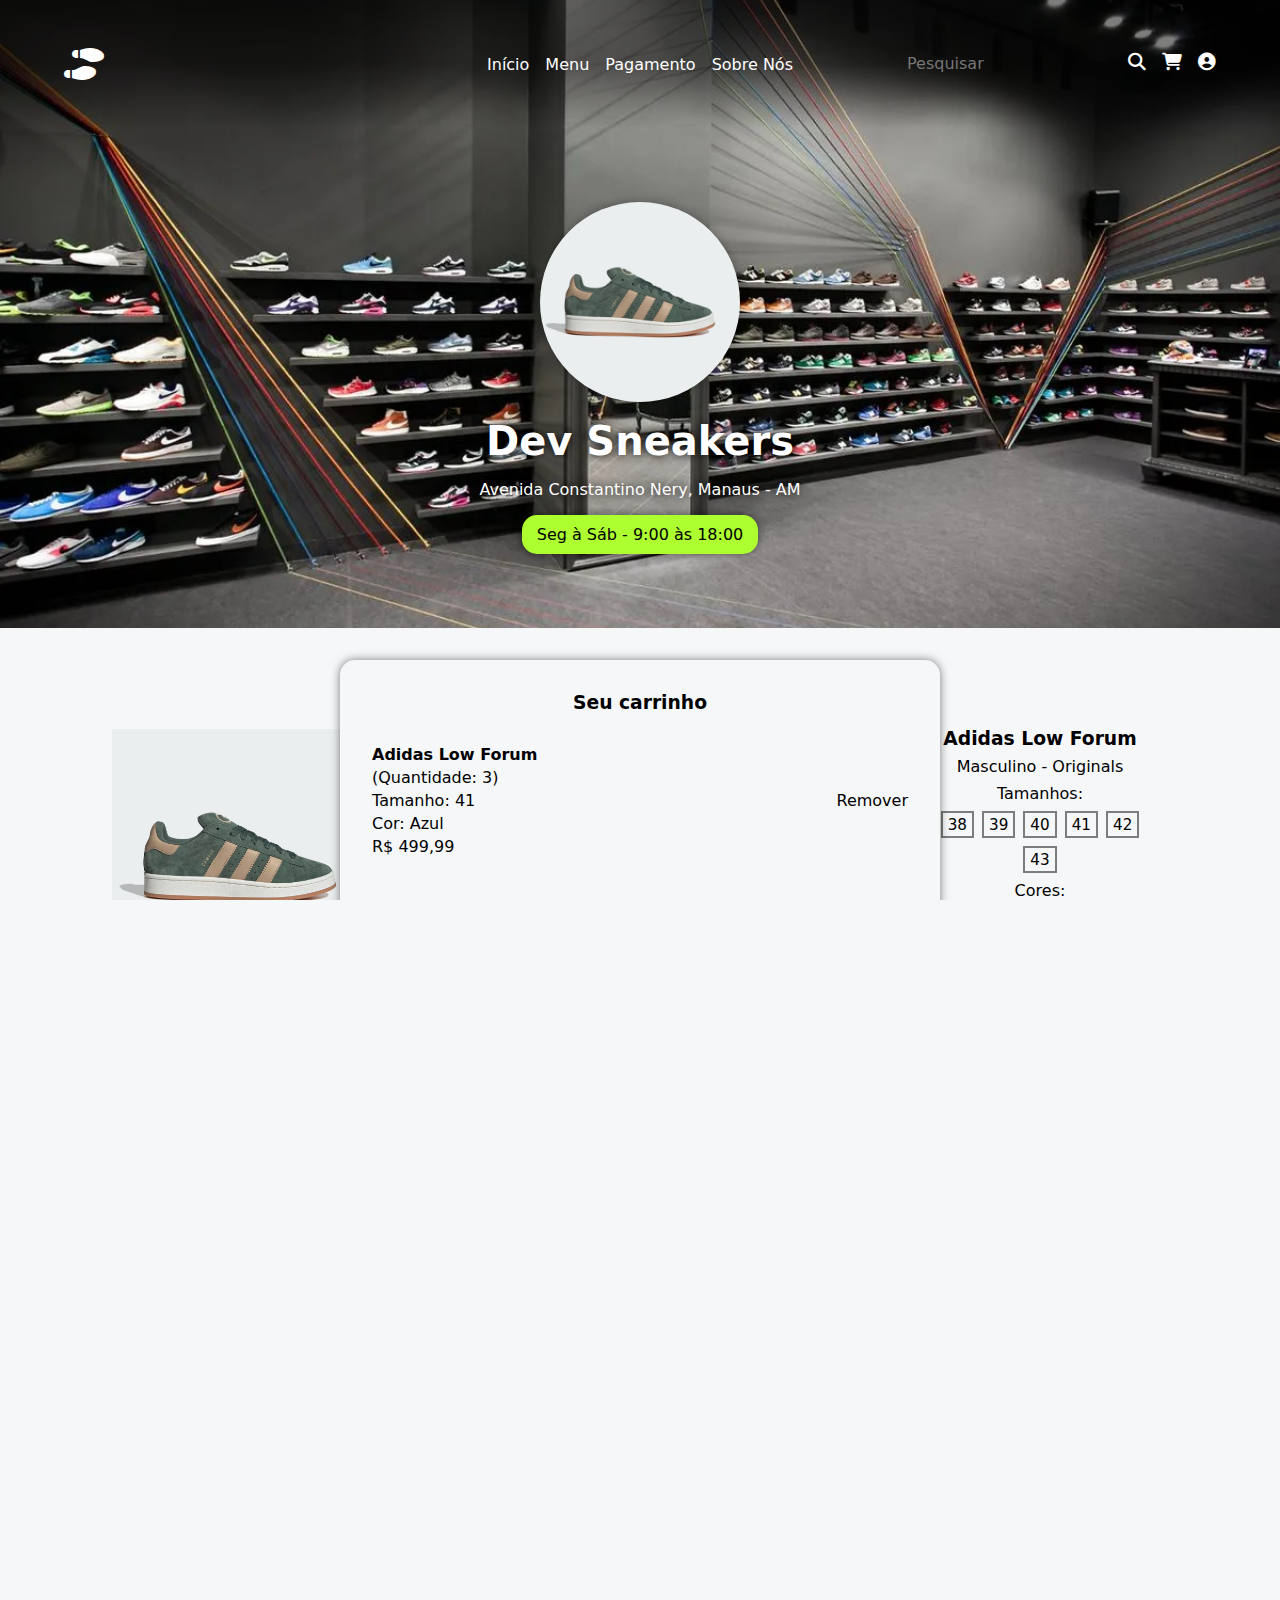
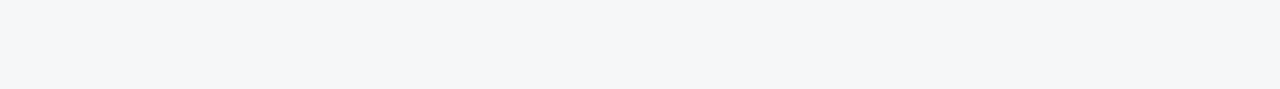
==== commit de5aae6a: "pequenos ajustes, criação do footer e card de carrinho" ====
--- a/Calcados/index.html
+++ b/Calcados/index.html
@@ -5,6 +5,8 @@
     <meta name="viewport" content="width=device-width, initial-scale=1.0">
     <title>Dev Sneakers - Os melhores tênis</title>
 
+    <link rel="shortcut icon" href="src/assets/images/adidas-1.avif" type="image/x-icon">
+
     <link rel="stylesheet" href="https://cdnjs.cloudflare.com/ajax/libs/font-awesome/6.7.2/css/all.min.css"
         integrity="sha512-Evv84Mr4kqVGRNSgIGL/F/aIDqQb7xQ2vcrdIwxfjThSH8CSR7PBEakCr51Ck+w+/U6swU2Im1vVX0SVk9ABhg=="
         crossorigin="anonymous" referrerpolicy="no-referrer" />
@@ -12,6 +14,7 @@
     <link rel="stylesheet" href="src/styles/style.css">
     <link rel="stylesheet" href="src/styles/header.css">
     <link rel="stylesheet" href="src/styles/menu.css">
+    <link rel="stylesheet" href="src/styles/cart-shopping.css">
 
 </head>
 <body>
@@ -271,6 +274,35 @@
 
         </section>
 
+        <section id="cart-shopping">
+            <h3>Seu carrinho</h3>
+
+            <div class="item-cart-shopping">
+                <div class="information-item-cart-shopping">
+                    <h4>Adidas Low Forum</h4>
+                    <p>(Quantidade: <span>3</span>)</p>
+                    <p>Tamanho: <span>41</span></p>
+                    <p>Cor: <span>Azul</span></p>
+                    <span>R$ 499,99</span>
+                </div>
+
+                <div class="remove">
+                    <p>Remover</p>
+                </div>
+            </div>
+
+            <div id="finish-order">
+                <h4>Endereço de Entrega:</h4>
+                <input type="text" id="input-adress" maxlength="100">
+
+                <div id="buttons-order">
+                    <p id="close-order">Fechar</p>
+
+                    <button id="button-finish-order">Finalizar pedido</button>
+                </div>
+            </div>
+        </section>
+
     </main>
 
     <footer>
--- a/Calcados/src/styles/style.css
+++ b/Calcados/src/styles/style.css
@@ -1,3 +1,17 @@
+:root {
+    --green: rgb(173, 255, 47);
+    --white-1: rgb(255, 255, 255);
+    --white-2: rgb(246, 247, 248);
+    --gray-1: rgb(200, 200, 200);
+    --gray-2: rgb(213, 213, 213);
+    --gray-3: rgb(125, 125, 125);
+    --black-1: rgb(0, 0, 0);
+    --black-2: rgba(0, 0, 0, 0.5);
+    --black-3: rgba(0, 0, 0, 0.3);
+    --blue: rgb(30, 144, 255);
+    --beige: rgb(213, 186, 152);
+}
+
 * {
     margin: 0;
     padding: 0;
@@ -8,13 +22,18 @@
 html, body {
     width: 100vw;
     height: 100vh;
-    background-color: rgb(246, 247, 248);
+    background-color: var(--white-2);
     overflow-x: hidden;
 }
 
 button {
     background-color: transparent;
     border: none;
+}
+
+input {
+    background-color: transparent;
+    border: transparent;
 }
 
 input:focus {
@@ -24,6 +43,7 @@
 main {
     max-width: 1200px;
     margin: 2rem auto;
+    position: relative;
 }
 
 #subtitle-main {
@@ -41,4 +61,10 @@
 .visible {
     opacity: 1;
     transform: translateY(0px);
+}
+
+footer {
+    background-color: var(--gray-1);
+    padding: 1rem;
+    text-align: center;
 }--- a/Calcados/src/styles/header.css
+++ b/Calcados/src/styles/header.css
@@ -2,9 +2,9 @@
 
 
 header {
-    background: rgb(0, 0, 0) url("../assets/images/background.webp") no-repeat center;
+    background: var(--black-1) url("../assets/images/background.webp") no-repeat center;
     background-size: cover;
-    color: rgb(255, 255, 255);
+    color: var(--white-1);
 }
 
 
@@ -12,7 +12,7 @@
 
 
 #nav-header {
-    background-image: linear-gradient(to bottom, rgba(0, 0, 0, 0.5) 50%, transparent);
+    background-image: linear-gradient(to bottom, var(--black-2) 50%, transparent);
     height: 7rem;
     display: flex;
     align-items: center;
@@ -36,14 +36,14 @@
 .nav-item a {
     text-decoration: none;
     font-weight: 500;
-    color: rgb(255, 255, 255);
+    color: var(--white-1);
     padding-bottom: 5px;
     border-bottom: 2px solid transparent;
 }
 
 .nav-item a:hover {
-    color: rgb(200, 200, 200);
-    border-bottom: 2px solid rgb(200, 200, 200);
+    color: var(--gray-1);
+    border-bottom: 2px solid var(--gray-1);
 }
 
 
@@ -58,13 +58,13 @@
 }
 
 #nav-search a {
-    color: rgb(255, 255, 255);
+    color: var(--white-1);
 }
 
 .input-search {
     background-color: transparent;
     font-weight: 500;
-    color: rgb(255, 255, 255);
+    color: var(--white-1);
     padding: 5px;
     border: none;
     border-bottom: 2px solid transparent;
@@ -73,13 +73,13 @@
 
 .input-search:hover,
 .input-search:focus {
-    color: rgb(200, 200, 200);
-    border-bottom: 2px solid rgb(200, 200, 200);
+    color: var(--gray-1);
+    border-bottom: 2px solid var(--gray-1);
     cursor: pointer;
 }
 
 .search-button {
-    color: rgb(255, 255, 255);
+    color: var(--white-1);
     padding-bottom: 5px;
     cursor: pointer;
 }
@@ -91,7 +91,7 @@
 }
 
 .icon-nav:hover {
-    color: rgb(200, 200, 200);
+    color: var(--gray-1);
 }
 
 
@@ -121,7 +121,7 @@
     width: 200px;
     height: 200px;
     border-radius: 50%;
-    box-shadow: 0px 0px 10px rgba(0, 0, 0, 0.3);
+    box-shadow: 0px 0px 10px var(--black-3);
 }
 
 #title-header {
@@ -130,13 +130,13 @@
 
 #title-header,
 #content-header {
-    text-shadow: 0px 0px 10px rgb(0, 0, 0);
+    text-shadow: 0px 0px 10px var(--black-1);
 }
 
 #time {
-    background-color: rgb(173, 255, 47);
-    color: rgb(0, 0, 0);
-    box-shadow: 0px 0px 10px rgba(0, 0, 0, 0.5);
+    background-color: var(--green);
+    color: var(--black-1);
+    box-shadow: 0px 0px 10px var(--black-2);
     padding: 10px 15px;
     border-radius: 15px;
     cursor: pointer;
@@ -153,7 +153,7 @@
     }
 
     #nav-header {
-        background-image: linear-gradient(to bottom, rgba(0, 0, 0, 0.5), rgba(0, 0, 0, 0.5));
+        background-image: linear-gradient(to bottom, var(--black-2), var(--black-2));
         position: relative;
         justify-content: space-between;
     }
@@ -161,7 +161,7 @@
     #mobile-button {
         display: flex;
         align-items: center;
-        color: rgb(255, 255, 255);
+        color: var(--white-1);
         width: 20px;
         height: 23px;
         cursor: pointer;
@@ -179,7 +179,7 @@
         flex-direction: column;
         align-items: center;
         gap: 1rem;
-        background-color: rgb(0, 0, 0, 0.5);
+        background-color: var(--black-2);
         padding: 20px 0;
         list-style: none;
         z-index: 1;
@@ -198,7 +198,7 @@
     }
 
     #nav-list-mobile a {
-        color: rgb(255, 255, 255);
+        color: var(--white-1);
     }
 
     .search-button {
--- a/Calcados/src/styles/menu.css
+++ b/Calcados/src/styles/menu.css
@@ -55,15 +55,15 @@
 }
 
 .menu-size-item {
-    background-color: rgb(246, 247, 248);
+    background-color: var(--white-2);
     padding: 2.5px 5px;
-    border: 2px solid rgb(125, 125, 125);
+    border: 2px solid var(--gray-3);
     cursor: pointer;
     font-size: 0.95rem;
 }
 
 .menu-size-item:hover {
-    background-color: rgb(213, 213, 213);
+    background-color: var(--gray-2);
     transform: scale(1.1);
 }
 
@@ -76,14 +76,14 @@
     height: 29px;
     padding: 5px;
     border-radius: 50%;
-    border: 2px solid rgb(125, 125, 125);
+    border: 2px solid var(--gray-3);
     cursor: pointer;
 }
 
-#blue {background-color: dodgerblue;}
-#black {background-color: black;}
-#white {background-color: white;}
-#beige {background-color: rgb(213, 186, 152);}
+#blue {background-color: var(--blue);}
+#black {background-color: var(--black-1);}
+#white {background-color: var(--white-1);}
+#beige {background-color: var(--beige);}
 
 .menu-colors-item:hover {
     transform: scale(1.1);
@@ -100,11 +100,11 @@
 }
 
 .buy a {
-    background-color: rgb(173, 255, 47);
-    color: rgb(0, 0, 0);
+    background-color: var(--green);
+    color: var(--black-1);
     padding: 5px 15px;
     border-radius: 15px;
-    box-shadow: 0px 0px 10px rgba(0, 0, 0, 0.5);
+    box-shadow: 0px 0px 10px var(--black-3);
 }
 
 .buy a:hover {
@@ -119,7 +119,7 @@
 
 .buy span:hover {
     font-weight: bold;
-    border-bottom: 2.5px solid rgb(0, 0, 0);
+    border-bottom: 2.5px solid var(--black-1);
 }
 
 @media screen and (max-width: 1100px) {
--- a/Calcados/src/styles/cart-shopping.css
+++ b/Calcados/src/styles/cart-shopping.css
@@ -0,0 +1,86 @@
+#cart-shopping {
+    position: absolute;
+    top: 0%;
+    left: 50%;
+    transform: translate(-50%);
+    background-color: var(--white-2);
+    min-width: 50%;
+    min-height: 500px;
+    padding: 2rem;
+    border-radius: 15px;
+    box-shadow: 0px 0px 10px var(--black-2);
+}
+
+#cart-shopping > h3 {
+    margin-bottom: 2rem;
+    text-align: center;
+}
+
+
+/* ITEM CART SHOPPING */
+
+
+.item-cart-shopping {
+    width: 100%;
+    display: flex;
+    justify-content: space-between;
+    align-items: center;
+}
+
+.information-item-cart-shopping {
+    display: flex;
+    flex-direction: column;
+    gap: .25rem;
+}
+
+.information-item-cart-shopping span {
+    font-weight: 500;
+}
+
+.remove {
+    cursor: pointer;
+}
+
+
+/* FINISH ORDER */
+
+
+#finish-order {
+    position: fixed;
+    bottom: 0;
+    left: 0;
+    width: 100%;
+    display: flex;
+    flex-direction: column;
+    align-items: center;
+    justify-content: space-between;
+    gap: .75rem;
+    padding: 1rem 2rem;
+    margin-top: 1rem;
+}
+
+#input-adress {
+    width: 100%;
+    border-bottom: 2px solid var(--black-1);
+}
+
+#buttons-order {
+    width: 100%;
+    display: flex;
+    justify-content: space-between;
+    align-items: center;
+}
+
+#close-order {
+    cursor: pointer;
+}
+
+#button-finish-order {
+    background-color: var(--green);
+    padding: .5rem 1rem;
+    border-radius: 15px;
+    box-shadow: 0px 0px 10px var(--black-3);
+    cursor: pointer;
+    font-weight: 500;
+    font-size: .8rem;
+}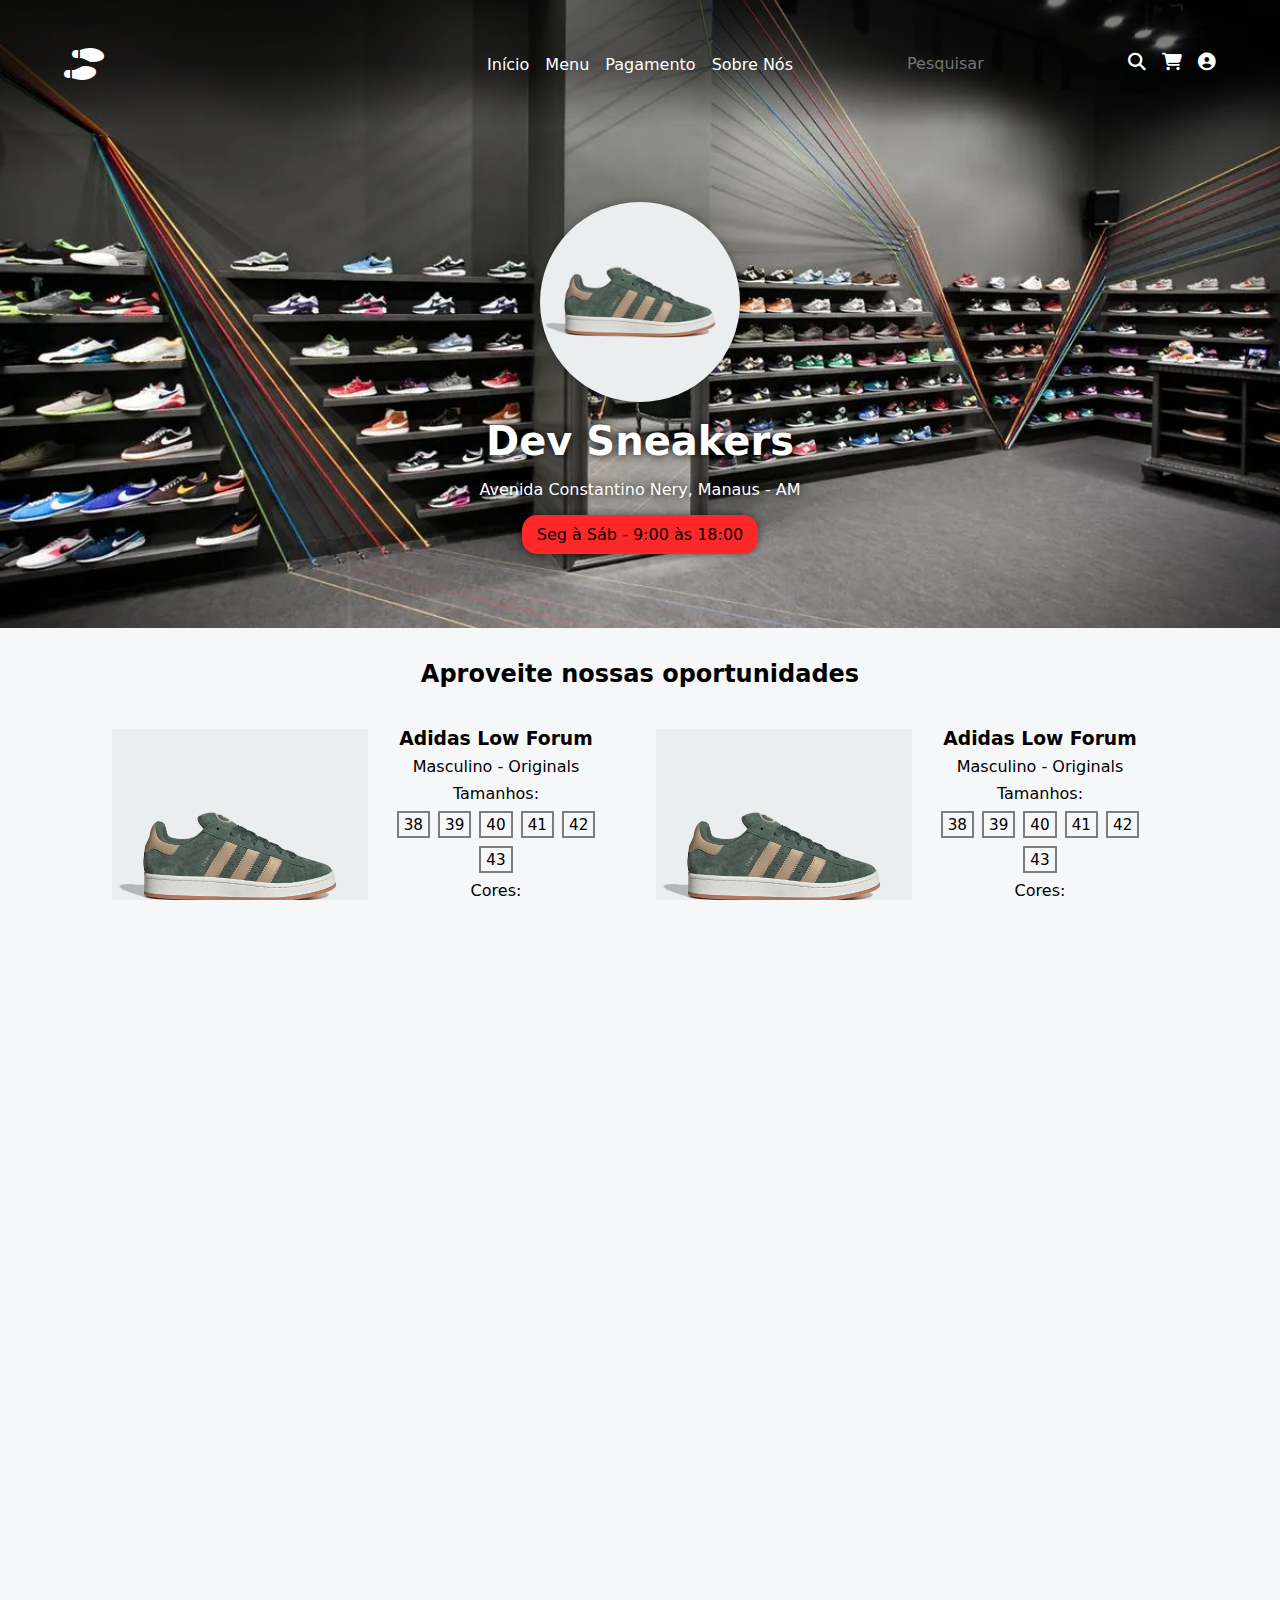
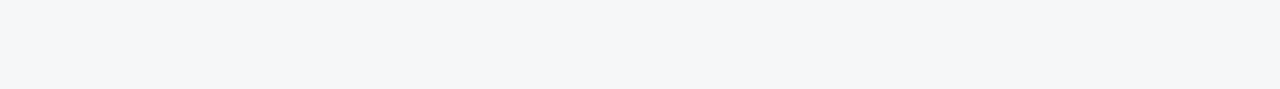
==== commit a9ef6cb7: "ajustes gerais e funcionalidade do horario" ====
--- a/Calcados/index.html
+++ b/Calcados/index.html
@@ -25,7 +25,7 @@
 
             <ul id="nav-list" class="fade-in">
                 <li class="nav-item"><a href="#nav-header">Início</a></li>
-                <li class="nav-item"><a href="#">Menu</a></li>
+                <li class="nav-item"><a href="#menu">Menu</a></li>
                 <li class="nav-item"><a href="#">Pagamento</a></li>
                 <li class="nav-item"><a href="#">Sobre Nós</a></li>
             </ul>
@@ -35,7 +35,7 @@
 
                 <button class="search-button" aria-label="Buscar"><i class="fa-solid fa-magnifying-glass icon-nav"></i></button>
 
-                <a href="#" aria-label="Carrinho de compras"><i class="fa-solid fa-cart-shopping icon-nav"></i></a>
+                <i class="fa-solid fa-cart-shopping icon-nav"></i>
                 <a href="#" aria-label="Perfil de usuário"><i class="fa-solid fa-circle-user icon-nav"></i></a>
             </div>
 
@@ -44,8 +44,8 @@
             </button>
 
             <ul id="nav-list-mobile">
-                <li class="nav-item"><a href="#">Início</a></li>
-                <li class="nav-item"><a href="#">Menu</a></li>
+                <li class="nav-item"><a href="#nav-header">Início</a></li>
+                <li class="nav-item"><a href="#menu">Menu</a></li>
                 <li class="nav-item"><a href="#">Pagamento</a></li>
                 <li class="nav-item"><a href="#">Sobre Nós</a></li>
 
@@ -53,7 +53,7 @@
 
                 <button class="search-button" aria-label="Buscar"><i class="fa-solid fa-magnifying-glass icon-nav"></i></button>
 
-                <a href="#"><i class="fa-solid fa-cart-shopping icon-nav"></i></a>
+                <i class="fa-solid fa-cart-shopping icon-nav"></i>
                 <a href="#"><i class="fa-solid fa-circle-user icon-nav"></i></a>
             </ul>
         </nav>
--- a/Calcados/src/styles/style.css
+++ b/Calcados/src/styles/style.css
@@ -1,5 +1,6 @@
 :root {
     --green: rgb(173, 255, 47);
+    --red: rgb(255, 40, 40);
     --white-1: rgb(255, 255, 255);
     --white-2: rgb(246, 247, 248);
     --gray-1: rgb(200, 200, 200);
--- a/Calcados/src/styles/header.css
+++ b/Calcados/src/styles/header.css
@@ -140,6 +140,10 @@
     padding: 10px 15px;
     border-radius: 15px;
     cursor: pointer;
+}
+
+.time-off {
+    background-color: var(--red) !important;
 }
 
 
@@ -185,7 +189,7 @@
         z-index: 1;
         opacity: 0;
         transform: translateX(300px);
-        transition: all .5s ease;
+        transition: all .25s ease;
     }
 
     #nav-list-mobile.visible-mobile {
--- a/Calcados/src/styles/cart-shopping.css
+++ b/Calcados/src/styles/cart-shopping.css
@@ -2,13 +2,22 @@
     position: absolute;
     top: 0%;
     left: 50%;
-    transform: translate(-50%);
+    transform: translate(-50%, -50%);
     background-color: var(--white-2);
     min-width: 50%;
     min-height: 500px;
     padding: 2rem;
     border-radius: 15px;
     box-shadow: 0px 0px 10px var(--black-2);
+    opacity: 0;
+    pointer-events: none;
+    transition: all .25s ease-in;
+}
+
+.visible-cart-shopping {
+    transform: translate(-50%, 0) !important;
+    opacity: 1 !important;
+    pointer-events: auto !important;
 }
 
 #cart-shopping > h3 {
@@ -83,4 +92,12 @@
     cursor: pointer;
     font-weight: 500;
     font-size: .8rem;
+}
+
+
+
+@media screen and (max-width: 1000px) {
+    #cart-shopping {
+        min-width: 80%;
+    }
 }